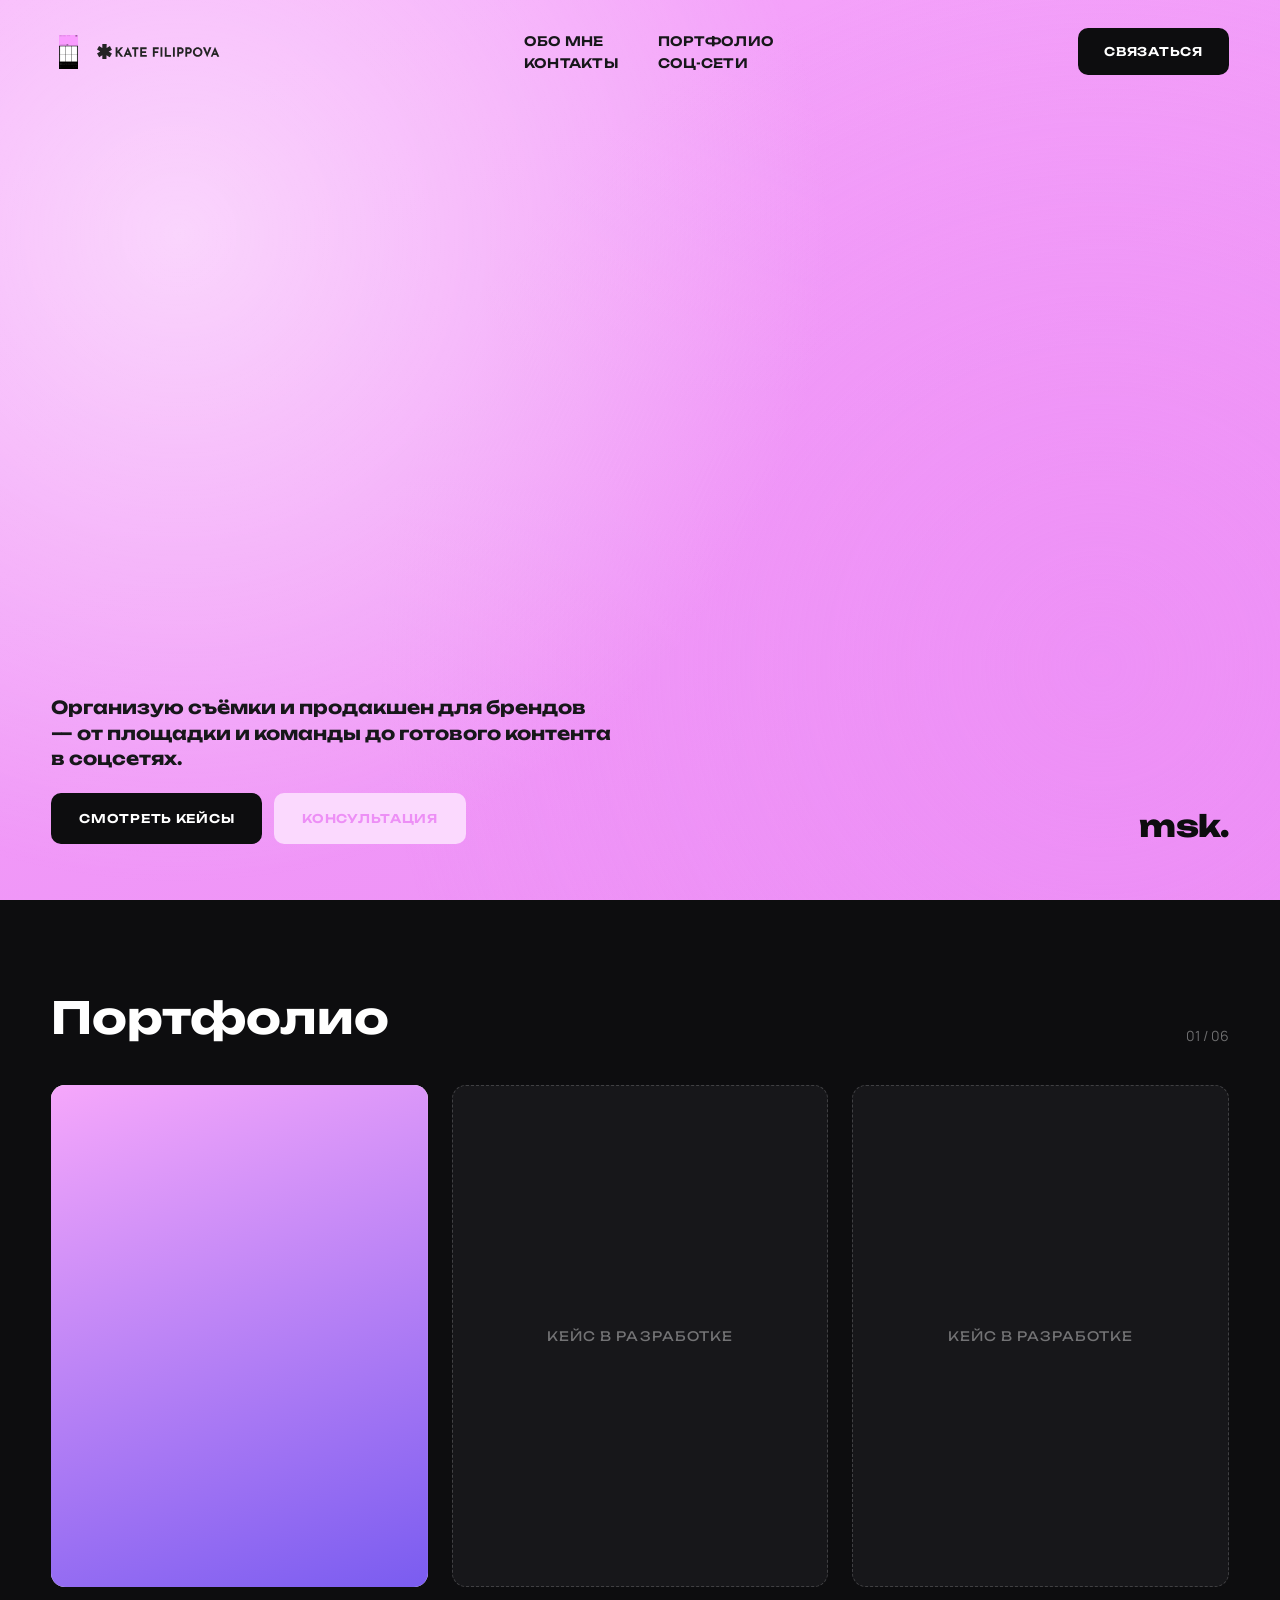
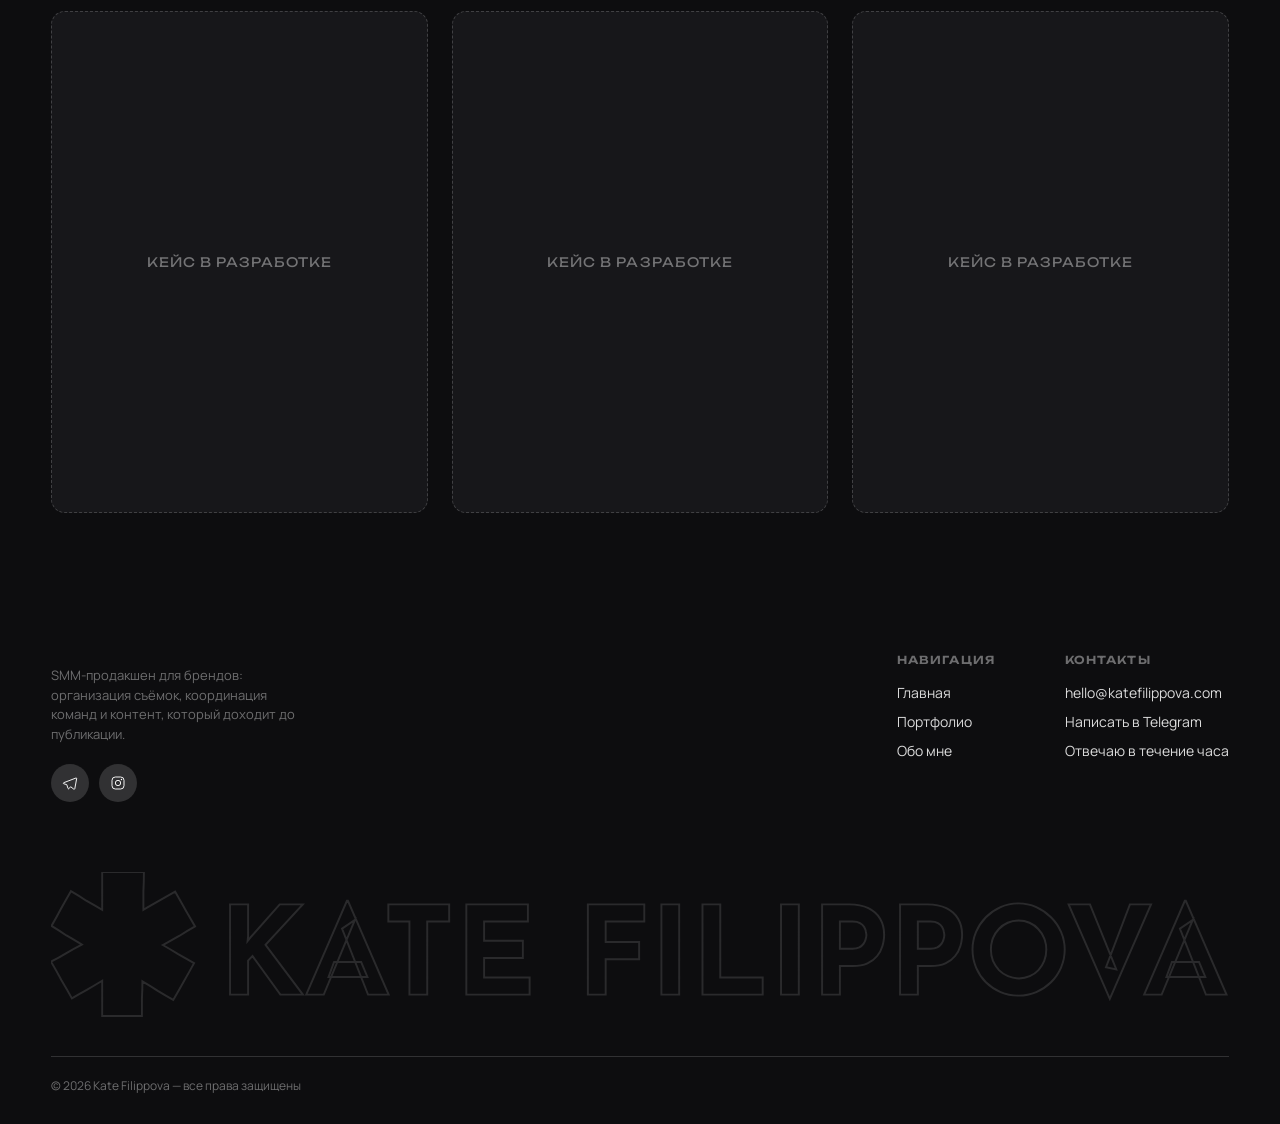
==== index.html @ d9143656 "Initial site: hero, cases grid, footer, first case page" ====
<!DOCTYPE html>
<html lang="ru">
<head>
<meta charset="UTF-8">
<meta name="viewport" content="width=device-width, initial-scale=1.0">
<title>Kate Filippova — SMM & Production</title>
<meta name="description" content="Организация продакшена и SMM-контента для брендов: от идеи и площадки до готовых материалов в соцсетях.">
<link rel="icon" href="assets/logo-mark.png">
<link rel="stylesheet" href="styles.css">
</head>
<body>

<!-- ============ PRELOADER ============
     Placeholder animation — swap markup/keyframes once
     the final preloader design is sent. -->
<div class="preloader" id="preloader">
  <div class="preloader__mark">
    <img src="assets/logo-mark.png" alt="">
  </div>
</div>

<!-- ============ HEADER ============ -->
<header class="header" id="header">
  <a href="index.html" class="logo">
    <span class="logo__mark"><img src="assets/logo-mark.png" alt=""></span>
    <span class="logo__word">
      <svg viewBox="0 0 605 79" xmlns="http://www.w3.org/2000/svg">
        <path d="M26.2828 55.8881C23.731 57.4406 21.0943 58.993 18.3724 60.5455C15.8207 61.9254 13.269 63.3916 10.7172 64.9441C9.01609 61.8392 7.22989 58.7343 5.35862 55.6294C3.65747 52.352 1.87126 49.1608 0 46.0559C2.72184 44.676 5.35862 43.2098 7.91035 41.6573C10.4621 40.1049 13.0988 38.6387 15.8207 37.2587C13.269 35.7063 10.6322 34.1538 7.91035 32.6014C5.35862 30.8765 2.8069 29.2378 0.255172 27.6853C1.95632 24.7529 3.57241 21.8205 5.10345 18.8881C6.8046 15.7832 8.50575 12.7646 10.2069 9.83216C12.9287 11.3846 15.5655 13.0233 18.1172 14.7482C20.8391 16.3007 23.5609 17.8531 26.2828 19.4056V0H47.7172C47.7172 3.27739 47.6322 6.55478 47.4621 9.83216C47.4621 12.9371 47.4621 16.1282 47.4621 19.4056C50.1839 17.8531 52.9057 16.3007 55.6276 14.7482C58.3494 13.1958 61.0713 11.6434 63.7931 10.0909C65.4943 13.0233 67.1954 16.042 68.8966 19.1469C70.5977 22.0793 72.2988 25.0117 74 27.9441C71.2782 29.4965 68.5563 31.1352 65.8345 32.8601C63.1126 34.4126 60.3057 35.965 57.4138 37.5175C60.1356 39.0699 62.7724 40.6224 65.3241 42.1748C68.046 43.7273 70.7678 45.2797 73.4897 46.8322C71.7885 49.9371 70.0023 53.1282 68.131 56.4056C66.4299 59.5105 64.6437 62.6154 62.7724 65.7203C60.0506 64.1678 57.4138 62.6154 54.8621 61.0629C52.3103 59.338 49.6736 57.6993 46.9517 56.1469C46.9517 59.0793 46.8667 62.0979 46.6966 65.2028C46.6966 68.1352 46.6966 71.0676 46.6966 74H26.2828V55.8881Z" fill="#242424"/>
        <path d="M101.246 33.138L100.994 35.469L102.38 33.705L117.5 16.632H129.344L110.192 37.422L129.407 63H117.815L103.514 43.218L101.246 45.486V63H91.985V16.632H101.246V33.138ZM131.114 63L152.03 14.805H152.534L173.45 63H162.866L149.51 29.106L156.125 24.57L140.123 63H131.114ZM145.415 46.242H159.338L162.551 53.928H142.58L145.415 46.242ZM173.307 16.632H204.555V25.452H193.278V63H184.143V25.452H173.307V16.632ZM213.371 16.632H244.997V25.452H222.506V35.343H242.414V44.163H222.506V54.18H245.879V63H213.371V16.632ZM275.817 16.632H304.797V25.452H284.952V35.973H302.151V44.793H284.952V63H275.817V16.632ZM313.592 16.632H322.727V63H313.592V16.632ZM334.695 16.632H343.83V54.18H365.628V63H334.695V16.632ZM375.054 16.632H384.189V63H375.054V16.632ZM410.206 16.632C414.028 16.632 417.262 17.283 419.908 18.585C422.554 19.845 424.57 21.651 425.956 24.003C427.342 26.313 428.035 29.064 428.035 32.256C428.035 34.146 427.741 36.057 427.153 37.989C426.607 39.879 425.704 41.601 424.444 43.155C423.226 44.709 421.567 45.969 419.467 46.935C417.409 47.859 414.868 48.321 411.844 48.321H405.292V63H396.157V16.632H410.206ZM411.781 39.438C413.167 39.438 414.322 39.207 415.246 38.745C416.17 38.241 416.884 37.632 417.388 36.918C417.934 36.162 418.312 35.385 418.522 34.587C418.774 33.789 418.9 33.096 418.9 32.508C418.9 32.046 418.816 31.437 418.648 30.681C418.522 29.883 418.228 29.085 417.766 28.287C417.304 27.489 416.59 26.817 415.624 26.271C414.7 25.725 413.44 25.452 411.844 25.452H405.292V39.438H411.781ZM450.258 16.632C454.08 16.632 457.314 17.283 459.96 18.585C462.606 19.845 464.622 21.651 466.008 24.003C467.394 26.313 468.087 29.064 468.087 32.256C468.087 34.146 467.793 36.057 467.205 37.989C466.659 39.879 465.756 41.601 464.496 43.155C463.278 44.709 461.619 45.969 459.519 46.935C457.461 47.859 454.92 48.321 451.896 48.321H445.344V63H436.209V16.632H450.258ZM451.833 39.438C453.219 39.438 454.374 39.207 455.298 38.745C456.222 38.241 456.936 37.632 457.44 36.918C457.986 36.162 458.364 35.385 458.574 34.587C458.826 33.789 458.952 33.096 458.952 32.508C458.952 32.046 458.868 31.437 458.7 30.681C458.574 29.883 458.28 29.085 457.818 28.287C457.356 27.489 456.642 26.817 455.676 26.271C454.752 25.725 453.492 25.452 451.896 25.452H445.344V39.438H451.833ZM473.425 39.879C473.425 36.687 474.034 33.663 475.252 30.807C476.47 27.951 478.15 25.431 480.292 23.247C482.476 21.021 484.996 19.278 487.852 18.018C490.708 16.758 493.774 16.128 497.05 16.128C500.284 16.128 503.329 16.758 506.185 18.018C509.041 19.278 511.561 21.021 513.745 23.247C515.971 25.431 517.693 27.951 518.911 30.807C520.171 33.663 520.801 36.687 520.801 39.879C520.801 43.155 520.171 46.221 518.911 49.077C517.693 51.933 515.971 54.453 513.745 56.637C511.561 58.779 509.041 60.459 506.185 61.677C503.329 62.895 500.284 63.504 497.05 63.504C493.774 63.504 490.708 62.895 487.852 61.677C484.996 60.459 482.476 58.779 480.292 56.637C478.15 54.453 476.47 51.933 475.252 49.077C474.034 46.221 473.425 43.155 473.425 39.879ZM482.875 39.879C482.875 41.937 483.232 43.869 483.946 45.675C484.702 47.439 485.731 49.014 487.033 50.4C488.377 51.744 489.91 52.794 491.632 53.55C493.396 54.306 495.307 54.684 497.365 54.684C499.339 54.684 501.166 54.306 502.846 53.55C504.568 52.794 506.059 51.744 507.319 50.4C508.579 49.014 509.566 47.439 510.28 45.675C510.994 43.869 511.351 41.937 511.351 39.879C511.351 37.779 510.973 35.826 510.217 34.02C509.503 32.214 508.495 30.639 507.193 29.295C505.933 27.909 504.442 26.838 502.72 26.082C500.998 25.326 499.129 24.948 497.113 24.948C495.097 24.948 493.228 25.326 491.506 26.082C489.784 26.838 488.272 27.909 486.97 29.295C485.668 30.639 484.66 32.214 483.946 34.02C483.232 35.826 482.875 37.779 482.875 39.879ZM533.764 16.632L547.309 50.022L542.017 48.951L554.302 16.632H565.138L543.97 65.142L522.802 16.632H533.764ZM561.594 63L582.51 14.805H583.014L603.93 63H593.346L579.99 29.106L586.605 24.57L570.603 63H561.594ZM575.895 46.242H589.818L593.031 53.928H573.06L575.895 46.242Z" fill="#242424"/>
      </svg>
    </span>
  </a>

  <nav class="nav">
    <a href="#about">Обо мне</a>
    <a href="#cases">Портфолио</a>
    <a href="#contacts">Контакты</a>
    <a href="#social">Соц-сети</a>
  </nav>

  <button class="header__cta" onclick="location.href='#contacts'">Связаться</button>

  <button class="nav-toggle" id="navToggle" aria-label="Меню">
    <span></span>
  </button>
</header>

<!-- Mobile fullscreen nav -->
<nav class="mobile-nav" id="mobileNav">
  <a href="#about">Обо мне</a>
  <a href="#cases">Портфолио</a>
  <a href="#contacts">Контакты</a>
  <a href="#social">Соц-сети</a>
</nav>

<!-- ============ HERO ============ -->
<section class="hero" id="hero">
  <div class="hero__video-wrap">
    <div class="hero__ambient"></div>
    <!-- Replace src once the final looping clip is ready.
         Until then this stays empty and the ambient gradient above shows through. -->
    <video autoplay muted loop playsinline>
      <source src="assets/hero-loop.mp4" type="video/mp4">
    </video>
  </div>

  <div class="hero__content">
    <div class="hero__copy">
      <p class="hero__title">
        <span>Организую съёмки и продакшен для брендов — от площадки и команды до готового контента в соцсетях.</span>
      </p>
      <div class="hero__actions">
        <a href="#cases" class="btn btn--primary">Смотреть кейсы</a>
        <a href="#contacts" class="btn btn--ghost">Консультация</a>
      </div>
    </div>
    <div class="hero__loc">msk.</div>
  </div>
</section>

<!-- ============ CASES ============ -->
<section class="cases" id="cases">
  <div class="cases__head reveal">
    <h2>Портфолио</h2>
    <span class="cases__count">01 / 06</span>
  </div>

  <div class="cases__grid">

    <a href="cases/running-religion.html" class="case-card">
      <div class="case-card__media" style="background-image: linear-gradient(160deg,#F6A7FB,#7A5CF0);"></div>
      <div class="case-card__overlay"></div>
      <div class="case-card__label">
        <span class="tag">Продакшен · Событие</span>
        <span class="title">Running Religion × Winline</span>
      </div>
    </a>

    <div class="case-card case-card--placeholder">
      <span class="placeholder-text">Кейс в разработке</span>
    </div>

    <div class="case-card case-card--placeholder">
      <span class="placeholder-text">Кейс в разработке</span>
    </div>

    <div class="case-card case-card--placeholder">
      <span class="placeholder-text">Кейс в разработке</span>
    </div>

    <div class="case-card case-card--placeholder">
      <span class="placeholder-text">Кейс в разработке</span>
    </div>

    <div class="case-card case-card--placeholder">
      <span class="placeholder-text">Кейс в разработке</span>
    </div>

  </div>
</section>

<!-- ============ FOOTER ============ -->
<footer class="footer" id="contacts">
  <div class="footer__top">
    <div>
      <p class="footer__tagline">SMM-продакшен для брендов: организация съёмок, координация команд и контент, который доходит до публикации.</p>
      <div class="footer__social" id="social">
        <a href="https://t.me/+79067042281" aria-label="Telegram" target="_blank" rel="noopener">
          <svg viewBox="0 0 24 24" fill="none" xmlns="http://www.w3.org/2000/svg"><path d="M21 4.5L2.5 11.6c-.7.3-.7 1.3.1 1.5l4.6 1.4 1.8 5.7c.2.6 1 .8 1.4.3l2.5-2.9 4.8 3.6c.6.4 1.4.1 1.5-.6L22 5.4c.2-.7-.5-1.2-1-.9z" stroke="white" stroke-width="1.4" stroke-linejoin="round"/></svg>
        </a>
        <a href="#" aria-label="Instagram" target="_blank" rel="noopener">
          <svg viewBox="0 0 24 24" fill="none" xmlns="http://www.w3.org/2000/svg"><rect x="3" y="3" width="18" height="18" rx="5" stroke="white" stroke-width="1.4"/><circle cx="12" cy="12" r="4" stroke="white" stroke-width="1.4"/><circle cx="17.2" cy="6.8" r="1.1" fill="white"/></svg>
        </a>
      </div>
    </div>

    <div class="footer__columns">
      <div class="footer__col">
        <h4>Навигация</h4>
        <a href="#hero">Главная</a>
        <a href="#cases">Портфолио</a>
        <a href="#about">Обо мне</a>
      </div>
      <div class="footer__col">
        <h4>Контакты</h4>
        <a href="mailto:hello@katefilippova.com">hello@katefilippova.com</a>
        <a href="https://t.me/+79067042281" target="_blank" rel="noopener">Написать в Telegram</a>
        <p>Отвечаю в течение часа</p>
      </div>
    </div>
  </div>

  <div class="footer__wordmark">
    <svg viewBox="0 0 605 79" xmlns="http://www.w3.org/2000/svg">
      <path d="M26.2828 55.8881C23.731 57.4406 21.0943 58.993 18.3724 60.5455C15.8207 61.9254 13.269 63.3916 10.7172 64.9441C9.01609 61.8392 7.22989 58.7343 5.35862 55.6294C3.65747 52.352 1.87126 49.1608 0 46.0559C2.72184 44.676 5.35862 43.2098 7.91035 41.6573C10.4621 40.1049 13.0988 38.6387 15.8207 37.2587C13.269 35.7063 10.6322 34.1538 7.91035 32.6014C5.35862 30.8765 2.8069 29.2378 0.255172 27.6853C1.95632 24.7529 3.57241 21.8205 5.10345 18.8881C6.8046 15.7832 8.50575 12.7646 10.2069 9.83216C12.9287 11.3846 15.5655 13.0233 18.1172 14.7482C20.8391 16.3007 23.5609 17.8531 26.2828 19.4056V0H47.7172C47.7172 3.27739 47.6322 6.55478 47.4621 9.83216C47.4621 12.9371 47.4621 16.1282 47.4621 19.4056C50.1839 17.8531 52.9057 16.3007 55.6276 14.7482C58.3494 13.1958 61.0713 11.6434 63.7931 10.0909C65.4943 13.0233 67.1954 16.042 68.8966 19.1469C70.5977 22.0793 72.2988 25.0117 74 27.9441C71.2782 29.4965 68.5563 31.1352 65.8345 32.8601C63.1126 34.4126 60.3057 35.965 57.4138 37.5175C60.1356 39.0699 62.7724 40.6224 65.3241 42.1748C68.046 43.7273 70.7678 45.2797 73.4897 46.8322C71.7885 49.9371 70.0023 53.1282 68.131 56.4056C66.4299 59.5105 64.6437 62.6154 62.7724 65.7203C60.0506 64.1678 57.4138 62.6154 54.8621 61.0629C52.3103 59.338 49.6736 57.6993 46.9517 56.1469C46.9517 59.0793 46.8667 62.0979 46.6966 65.2028C46.6966 68.1352 46.6966 71.0676 46.6966 74H26.2828V55.8881Z"/>
      <path d="M101.246 33.138L100.994 35.469L102.38 33.705L117.5 16.632H129.344L110.192 37.422L129.407 63H117.815L103.514 43.218L101.246 45.486V63H91.985V16.632H101.246V33.138ZM131.114 63L152.03 14.805H152.534L173.45 63H162.866L149.51 29.106L156.125 24.57L140.123 63H131.114ZM145.415 46.242H159.338L162.551 53.928H142.58L145.415 46.242ZM173.307 16.632H204.555V25.452H193.278V63H184.143V25.452H173.307V16.632ZM213.371 16.632H244.997V25.452H222.506V35.343H242.414V44.163H222.506V54.18H245.879V63H213.371V16.632ZM275.817 16.632H304.797V25.452H284.952V35.973H302.151V44.793H284.952V63H275.817V16.632ZM313.592 16.632H322.727V63H313.592V16.632ZM334.695 16.632H343.83V54.18H365.628V63H334.695V16.632ZM375.054 16.632H384.189V63H375.054V16.632ZM410.206 16.632C414.028 16.632 417.262 17.283 419.908 18.585C422.554 19.845 424.57 21.651 425.956 24.003C427.342 26.313 428.035 29.064 428.035 32.256C428.035 34.146 427.741 36.057 427.153 37.989C426.607 39.879 425.704 41.601 424.444 43.155C423.226 44.709 421.567 45.969 419.467 46.935C417.409 47.859 414.868 48.321 411.844 48.321H405.292V63H396.157V16.632H410.206ZM411.781 39.438C413.167 39.438 414.322 39.207 415.246 38.745C416.17 38.241 416.884 37.632 417.388 36.918C417.934 36.162 418.312 35.385 418.522 34.587C418.774 33.789 418.9 33.096 418.9 32.508C418.9 32.046 418.816 31.437 418.648 30.681C418.522 29.883 418.228 29.085 417.766 28.287C417.304 27.489 416.59 26.817 415.624 26.271C414.7 25.725 413.44 25.452 411.844 25.452H405.292V39.438H411.781ZM450.258 16.632C454.08 16.632 457.314 17.283 459.96 18.585C462.606 19.845 464.622 21.651 466.008 24.003C467.394 26.313 468.087 29.064 468.087 32.256C468.087 34.146 467.793 36.057 467.205 37.989C466.659 39.879 465.756 41.601 464.496 43.155C463.278 44.709 461.619 45.969 459.519 46.935C457.461 47.859 454.92 48.321 451.896 48.321H445.344V63H436.209V16.632H450.258ZM451.833 39.438C453.219 39.438 454.374 39.207 455.298 38.745C456.222 38.241 456.936 37.632 457.44 36.918C457.986 36.162 458.364 35.385 458.574 34.587C458.826 33.789 458.952 33.096 458.952 32.508C458.952 32.046 458.868 31.437 458.7 30.681C458.574 29.883 458.28 29.085 457.818 28.287C457.356 27.489 456.642 26.817 455.676 26.271C454.752 25.725 453.492 25.452 451.896 25.452H445.344V39.438H451.833ZM473.425 39.879C473.425 36.687 474.034 33.663 475.252 30.807C476.47 27.951 478.15 25.431 480.292 23.247C482.476 21.021 484.996 19.278 487.852 18.018C490.708 16.758 493.774 16.128 497.05 16.128C500.284 16.128 503.329 16.758 506.185 18.018C509.041 19.278 511.561 21.021 513.745 23.247C515.971 25.431 517.693 27.951 518.911 30.807C520.171 33.663 520.801 36.687 520.801 39.879C520.801 43.155 520.171 46.221 518.911 49.077C517.693 51.933 515.971 54.453 513.745 56.637C511.561 58.779 509.041 60.459 506.185 61.677C503.329 62.895 500.284 63.504 497.05 63.504C493.774 63.504 490.708 62.895 487.852 61.677C484.996 60.459 482.476 58.779 480.292 56.637C478.15 54.453 476.47 51.933 475.252 49.077C474.034 46.221 473.425 43.155 473.425 39.879ZM482.875 39.879C482.875 41.937 483.232 43.869 483.946 45.675C484.702 47.439 485.731 49.014 487.033 50.4C488.377 51.744 489.91 52.794 491.632 53.55C493.396 54.306 495.307 54.684 497.365 54.684C499.339 54.684 501.166 54.306 502.846 53.55C504.568 52.794 506.059 51.744 507.319 50.4C508.579 49.014 509.566 47.439 510.28 45.675C510.994 43.869 511.351 41.937 511.351 39.879C511.351 37.779 510.973 35.826 510.217 34.02C509.503 32.214 508.495 30.639 507.193 29.295C505.933 27.909 504.442 26.838 502.72 26.082C500.998 25.326 499.129 24.948 497.113 24.948C495.097 24.948 493.228 25.326 491.506 26.082C489.784 26.838 488.272 27.909 486.97 29.295C485.668 30.639 484.66 32.214 483.946 34.02C483.232 35.826 482.875 37.779 482.875 39.879ZM533.764 16.632L547.309 50.022L542.017 48.951L554.302 16.632H565.138L543.97 65.142L522.802 16.632H533.764ZM561.594 63L582.51 14.805H583.014L603.93 63H593.346L579.99 29.106L586.605 24.57L570.603 63H561.594ZM575.895 46.242H589.818L593.031 53.928H573.06L575.895 46.242Z"/>
    </svg>
  </div>

  <div class="footer__bottom">
    © 2026 Kate Filippova — все права защищены
  </div>
</footer>

<script src="script.js"></script>
</body>
</html>
---- styles.css ----
/* ==========================================================================
   Kate Filippova — portfolio site
   ========================================================================== */

@import url('https://fonts.googleapis.com/css2?family=Unbounded:wght@400;500;600;700;800;900&family=Manrope:wght@400;500;600;700&display=swap');

:root{
  --pink: #F6A7FB;
  --pink-deep: #ED8FF6;
  --pink-soft: #FBD9FE;
  --black: #0D0D0F;
  --black-soft: #17171A;
  --white: #FFFFFF;
  --ink: #17171A;
  --ink-60: rgba(23,23,26,0.6);
  --white-40: rgba(255,255,255,0.4);
  --white-15: rgba(255,255,255,0.15);

  --font-display: 'Unbounded', sans-serif;
  --font-body: 'Manrope', sans-serif;

  --container: 1440px;
  --pad: clamp(20px, 4vw, 60px);

  --ease: cubic-bezier(.16,.84,.44,1);
}

*{ box-sizing: border-box; }

html{ scroll-behavior: smooth; }

body{
  margin: 0;
  background: var(--black);
  color: var(--ink);
  font-family: var(--font-body);
  -webkit-font-smoothing: antialiased;
  overflow-x: hidden;
}

body.lock{ overflow: hidden; height: 100vh; }

img{ max-width: 100%; display: block; }
a{ color: inherit; text-decoration: none; }
button{ font-family: inherit; cursor: pointer; }

.eyebrow{
  font-family: var(--font-display);
  font-size: 12px;
  letter-spacing: 0.14em;
  text-transform: uppercase;
  font-weight: 600;
}

/* ---------------------------------------------------------------------- */
/* Preloader                                                               */
/* ---------------------------------------------------------------------- */

.preloader{
  position: fixed;
  inset: 0;
  z-index: 999;
  background: var(--black);
  display: flex;
  align-items: center;
  justify-content: center;
  transition: opacity .7s var(--ease), visibility .7s var(--ease);
}

.preloader__mark{
  width: 64px;
  height: 64px;
  animation: preloader-spin 1.4s var(--ease) infinite;
}

.preloader__mark img{ width: 100%; height: 100%; object-fit: contain; }

@keyframes preloader-spin{
  0%{ transform: rotate(0deg) scale(0.85); opacity:.5; }
  50%{ transform: rotate(180deg) scale(1); opacity: 1; }
  100%{ transform: rotate(360deg) scale(0.85); opacity:.5; }
}

.preloader.is-hidden{
  opacity: 0;
  visibility: hidden;
  pointer-events: none;
}

/* NOTE: this is a placeholder preloader animation.
   Replace .preloader__mark markup / keyframes once the final
   preloader design is provided. */

/* ---------------------------------------------------------------------- */
/* Header                                                                  */
/* ---------------------------------------------------------------------- */

.header{
  position: fixed;
  top: 0; left: 0; right: 0;
  z-index: 100;
  display: flex;
  align-items: center;
  justify-content: space-between;
  padding: 28px var(--pad);
  transition: background .4s var(--ease), padding .4s var(--ease);
}

.header.is-scrolled{
  background: var(--pink);
  padding-top: 16px;
  padding-bottom: 16px;
  box-shadow: 0 1px 0 rgba(0,0,0,0.06);
}

.logo{
  display: flex;
  align-items: center;
  gap: 12px;
  font-family: var(--font-display);
}

.logo__mark{ width: 34px; height: 34px; flex-shrink: 0; }
.logo__mark img{ width: 100%; height: 100%; object-fit: contain; }
.logo__word{ height: 16px; width: auto; }
.logo__word svg{ height: 100%; width: auto; display:block; }

.nav{
  display: grid;
  grid-template-columns: repeat(2, auto);
  gap: 2px 40px;
  font-family: var(--font-display);
  font-size: 13px;
  font-weight: 600;
  letter-spacing: 0.02em;
  text-transform: uppercase;
}

.nav a{
  position: relative;
  display: inline-block;
  padding: 2px 0;
}

.nav a::after{
  content:'';
  position: absolute;
  left: 0; bottom: -1px;
  width: 100%; height: 1.5px;
  background: currentColor;
  transform: scaleX(0);
  transform-origin: right;
  transition: transform .35s var(--ease);
}

.nav a:hover::after{ transform: scaleX(1); transform-origin: left; }

.header__cta{
  background: var(--black);
  color: var(--white);
  font-family: var(--font-display);
  font-size: 12px;
  font-weight: 600;
  letter-spacing: 0.06em;
  text-transform: uppercase;
  padding: 16px 26px;
  border-radius: 10px;
  border: none;
  transition: transform .3s var(--ease), background .3s var(--ease);
}

.header__cta:hover{ transform: translateY(-2px); background: #2b2b2f; }

.nav-toggle{
  display: none;
  width: 44px; height: 44px;
  border: none;
  background: var(--black);
  border-radius: 10px;
  position: relative;
}

.nav-toggle span,
.nav-toggle span::before,
.nav-toggle span::after{
  content:'';
  position: absolute;
  left: 12px; right: 12px;
  height: 1.5px;
  background: var(--white);
  transition: transform .3s var(--ease), opacity .3s var(--ease);
}
.nav-toggle span{ top: 21px; }
.nav-toggle span::before{ top: -7px; }
.nav-toggle span::after{ top: 7px; }

.nav-toggle.is-open span{ background: transparent; }
.nav-toggle.is-open span::before{ transform: translateY(7px) rotate(45deg); }
.nav-toggle.is-open span::after{ transform: translateY(-7px) rotate(-45deg); }

.mobile-nav{
  position: fixed;
  inset: 0;
  z-index: 90;
  background: var(--pink);
  display: flex;
  flex-direction: column;
  align-items: flex-start;
  justify-content: center;
  gap: 22px;
  padding: 0 var(--pad);
  transform: translateY(-100%);
  transition: transform .5s var(--ease);
}

.mobile-nav.is-open{ transform: translateY(0); }

.mobile-nav a{
  font-family: var(--font-display);
  font-size: 34px;
  font-weight: 700;
  text-transform: uppercase;
}

/* ---------------------------------------------------------------------- */
/* Hero                                                                    */
/* ---------------------------------------------------------------------- */

.hero{
  position: relative;
  min-height: 100vh;
  background: linear-gradient(160deg, var(--pink) 0%, var(--pink-deep) 100%);
  overflow: hidden;
  display: flex;
  flex-direction: column;
  justify-content: flex-end;
}

.hero__video-wrap{
  position: absolute;
  inset: 0;
  z-index: 0;
}

.hero__video-wrap video{
  width: 100%;
  height: 100%;
  object-fit: cover;
  opacity: 0.55;
  mix-blend-mode: multiply;
}

/* Fallback ambient motion shown behind/instead of the video
   until the final loop is supplied */
.hero__ambient{
  position: absolute;
  inset: -10%;
  background:
    radial-gradient(circle at 20% 30%, rgba(255,255,255,0.55), transparent 45%),
    radial-gradient(circle at 80% 70%, rgba(237,143,246,0.6), transparent 50%);
  animation: ambient-drift 14s ease-in-out infinite alternate;
}

@keyframes ambient-drift{
  0%{ transform: translate(0,0) scale(1); }
  100%{ transform: translate(-3%, 2%) scale(1.06); }
}

.hero__content{
  position: relative;
  z-index: 2;
  display: flex;
  align-items: flex-end;
  justify-content: space-between;
  gap: 40px;
  padding: 0 var(--pad) 56px;
  flex-wrap: wrap;
}

.hero__copy{
  max-width: 560px;
}

.hero__title{
  font-family: var(--font-display);
  font-weight: 700;
  font-size: clamp(15px, 1.6vw, 18px);
  line-height: 1.4;
  margin: 0 0 22px;
  overflow: hidden;
}

.hero__title span{
  display: inline-block;
  transform: translateY(110%);
}

.hero__actions{
  display: flex;
  gap: 12px;
  flex-wrap: wrap;
}

.btn{
  font-family: var(--font-display);
  font-size: 12px;
  font-weight: 600;
  letter-spacing: 0.06em;
  text-transform: uppercase;
  padding: 18px 28px;
  border-radius: 10px;
  border: none;
  display: inline-block;
  transition: transform .3s var(--ease), background .3s var(--ease), color .3s var(--ease);
}

.btn--primary{ background: var(--black); color: var(--white); }
.btn--primary:hover{ transform: translateY(-2px); background: #2b2b2f; }

.btn--ghost{ background: var(--pink-soft); color: var(--pink-deep); }
.btn--ghost:hover{ transform: translateY(-2px); background: var(--white); }

.hero__loc{
  font-family: var(--font-display);
  font-size: 30px;
  font-weight: 800;
  color: var(--black);
  letter-spacing: -0.02em;
}

/* ---------------------------------------------------------------------- */
/* Cases                                                                   */
/* ---------------------------------------------------------------------- */

.cases{
  background: var(--black);
  padding: 90px var(--pad) 40px;
}

.cases__head{
  display: flex;
  justify-content: space-between;
  align-items: flex-end;
  gap: 20px;
  margin-bottom: 40px;
  color: var(--white);
}

.cases__head h2{
  font-family: var(--font-display);
  font-size: clamp(28px, 4vw, 44px);
  font-weight: 700;
  margin: 0;
}

.cases__count{
  font-family: var(--font-body);
  color: var(--white-40);
  font-size: 14px;
}

.cases__grid{
  display: grid;
  grid-template-columns: repeat(3, 1fr);
  gap: 24px;
}

.case-card{
  position: relative;
  aspect-ratio: 3/4;
  border-radius: 14px;
  overflow: hidden;
  background: var(--white);
  opacity: 0;
  transform: translateY(28px);
  transition: transform .6s var(--ease), opacity .6s var(--ease), box-shadow .4s var(--ease);
}

.case-card.is-visible{ opacity: 1; transform: translateY(0); }

.case-card:hover{
  box-shadow: 0 24px 60px rgba(0,0,0,0.35);
}

.case-card__media{
  position: absolute;
  inset: 0;
  background-size: cover;
  background-position: center;
  transition: transform .6s var(--ease);
}

.case-card:hover .case-card__media{ transform: scale(1.06); }

.case-card__overlay{
  position: absolute;
  inset: 0;
  background: linear-gradient(180deg, rgba(0,0,0,0) 40%, rgba(0,0,0,0.75) 100%);
  opacity: 0;
  transition: opacity .4s var(--ease);
}

.case-card:hover .case-card__overlay{ opacity: 1; }

.case-card__label{
  position: absolute;
  left: 20px; right: 20px; bottom: 20px;
  color: var(--white);
  transform: translateY(10px);
  opacity: 0;
  transition: transform .4s var(--ease), opacity .4s var(--ease);
}

.case-card:hover .case-card__label{ transform: translateY(0); opacity: 1; }

.case-card__label .tag{
  font-family: var(--font-display);
  font-size: 10px;
  letter-spacing: 0.1em;
  text-transform: uppercase;
  color: var(--pink);
  display: block;
  margin-bottom: 6px;
}

.case-card__label .title{
  font-family: var(--font-display);
  font-size: 17px;
  font-weight: 600;
}

.case-card--placeholder{
  background: var(--black-soft);
  border: 1.5px dashed rgba(255,255,255,0.18);
  display: flex;
  align-items: center;
  justify-content: center;
  cursor: default;
}

.case-card--placeholder .placeholder-text{
  font-family: var(--font-display);
  font-size: 13px;
  color: var(--white-40);
  text-transform: uppercase;
  letter-spacing: 0.08em;
  text-align: center;
  padding: 0 20px;
}

@media (max-width: 900px){
  .cases__grid{ grid-template-columns: repeat(2, 1fr); }
}

@media (max-width: 620px){
  .cases__grid{ grid-template-columns: 1fr; }
  .case-card{ aspect-ratio: 4/5; }
}

/* ---------------------------------------------------------------------- */
/* Footer                                                                  */
/* ---------------------------------------------------------------------- */

.footer{
  position: relative;
  background: var(--black);
  color: var(--white);
  padding: 100px var(--pad) 30px;
  overflow: hidden;
}

.footer__top{
  display: flex;
  justify-content: space-between;
  align-items: flex-start;
  gap: 40px;
  flex-wrap: wrap;
  position: relative;
  z-index: 2;
}

.footer__tagline{
  max-width: 260px;
  font-size: 13px;
  line-height: 1.5;
  color: var(--white-40);
}

.footer__social{
  display: flex;
  gap: 10px;
  margin-top: 20px;
}

.footer__social a{
  width: 38px; height: 38px;
  border-radius: 50%;
  background: var(--white-15);
  display: flex;
  align-items: center;
  justify-content: center;
  transition: background .3s var(--ease), transform .3s var(--ease);
}

.footer__social a:hover{ background: var(--pink); transform: translateY(-3px); }
.footer__social svg{ width: 16px; height: 16px; }

.footer__columns{
  display: flex;
  gap: 70px;
  flex-wrap: wrap;
}

.footer__col h4{
  font-family: var(--font-display);
  font-size: 11px;
  letter-spacing: 0.1em;
  text-transform: uppercase;
  color: var(--white-40);
  margin: 0 0 16px;
  font-weight: 600;
}

.footer__col a,
.footer__col p{
  display: block;
  font-size: 14px;
  margin: 0 0 10px;
  color: var(--white);
  opacity: 0.85;
  transition: opacity .3s var(--ease);
}

.footer__col a:hover{ opacity: 1; }

.footer__wordmark{
  margin-top: 70px;
  line-height: 0.75;
  position: relative;
  z-index: 1;
}

.footer__wordmark svg{
  width: 100%;
  height: auto;
  display: block;
  fill: none;
  stroke: rgba(255,255,255,0.12);
  stroke-width: 1;
}

.footer__bottom{
  position: relative;
  z-index: 2;
  margin-top: 30px;
  padding-top: 20px;
  border-top: 1px solid var(--white-15);
  font-size: 12px;
  color: var(--white-40);
}

@media (max-width: 720px){
  .footer__top{ flex-direction: column; }
  .footer__columns{ gap: 40px; }
}

/* ---------------------------------------------------------------------- */
/* Reveal utility                                                          */
/* ---------------------------------------------------------------------- */

.reveal{
  opacity: 0;
  transform: translateY(24px);
  transition: transform .7s var(--ease), opacity .7s var(--ease);
}
.reveal.is-visible{ opacity: 1; transform: translateY(0); }

@media (max-width: 860px){
  .nav{ display: none; }
  .header__cta{ display: none; }
  .nav-toggle{ display: block; }
}

/* ---------------------------------------------------------------------- */
/* Case detail page                                                        */
/* ---------------------------------------------------------------------- */

.case-hero{
  position: relative;
  min-height: 70vh;
  background: linear-gradient(160deg,#F6A7FB,#7A5CF0);
  display: flex;
  flex-direction: column;
  justify-content: flex-end;
  padding: 120px var(--pad) 60px;
  color: var(--black);
}

.back-link{
  position: fixed;
  top: 28px; left: var(--pad);
  z-index: 100;
  display: inline-flex;
  align-items: center;
  gap: 8px;
  font-family: var(--font-display);
  font-size: 12px;
  font-weight: 600;
  text-transform: uppercase;
  letter-spacing: 0.06em;
  background: rgba(255,255,255,0.7);
  backdrop-filter: blur(6px);
  padding: 12px 18px;
  border-radius: 30px;
  transition: transform .3s var(--ease), background .3s var(--ease);
}
.back-link:hover{ transform: translateX(-3px); background: #fff; }

.case-hero__tag{
  font-family: var(--font-display);
  font-size: 12px;
  font-weight: 600;
  letter-spacing: 0.1em;
  text-transform: uppercase;
  margin-bottom: 18px;
  opacity: 0.7;
}

.case-hero h1{
  font-family: var(--font-display);
  font-size: clamp(32px, 6vw, 68px);
  font-weight: 700;
  line-height: 1.05;
  max-width: 900px;
  margin: 0 0 24px;
}

.case-hero__stats{
  display: flex;
  gap: 34px;
  flex-wrap: wrap;
}

.case-hero__stats div{
  font-family: var(--font-body);
}

.case-hero__stats b{
  display: block;
  font-family: var(--font-display);
  font-size: 26px;
}

.case-hero__stats span{
  font-size: 12px;
  opacity: 0.65;
}

.case-body{
  background: var(--white);
  padding: 80px var(--pad) 100px;
}

.case-body__inner{
  max-width: 820px;
  margin: 0 auto;
  display: flex;
  flex-direction: column;
  gap: 56px;
}

.case-block h3{
  font-family: var(--font-display);
  font-size: 13px;
  text-transform: uppercase;
  letter-spacing: 0.1em;
  color: var(--pink-deep);
  margin: 0 0 16px;
}

.case-block p{
  font-size: 17px;
  line-height: 1.65;
  margin: 0 0 12px;
  color: var(--ink);
}

.case-block ul{
  margin: 0;
  padding-left: 20px;
}

.case-block li{
  font-size: 17px;
  line-height: 1.65;
  margin-bottom: 10px;
}

.case-proof{
  display: inline-flex;
  align-items: center;
  gap: 8px;
  font-family: var(--font-display);
  font-size: 13px;
  font-weight: 600;
  text-transform: uppercase;
  color: var(--pink-deep);
  border-bottom: 1.5px solid var(--pink-deep);
  padding-bottom: 2px;
  width: fit-content;
}

.case-next{
  background: var(--black);
  padding: 60px var(--pad);
  text-align: center;
}

.case-next a{
  font-family: var(--font-display);
  font-size: clamp(22px, 4vw, 34px);
  font-weight: 700;
  color: var(--white);
  display: inline-block;
  transition: opacity .3s var(--ease);
}
.case-next a:hover{ opacity: 0.7; }

.case-next span{
  display: block;
  font-size: 12px;
  letter-spacing: 0.1em;
  text-transform: uppercase;
  color: var(--white-40);
  margin-bottom: 12px;
  font-family: var(--font-body);
  font-weight: 600;
}

@media (prefers-reduced-motion: reduce){
  *{ animation-duration: 0.001ms !important; animation-iteration-count: 1 !important; transition-duration: 0.001ms !important; }
}
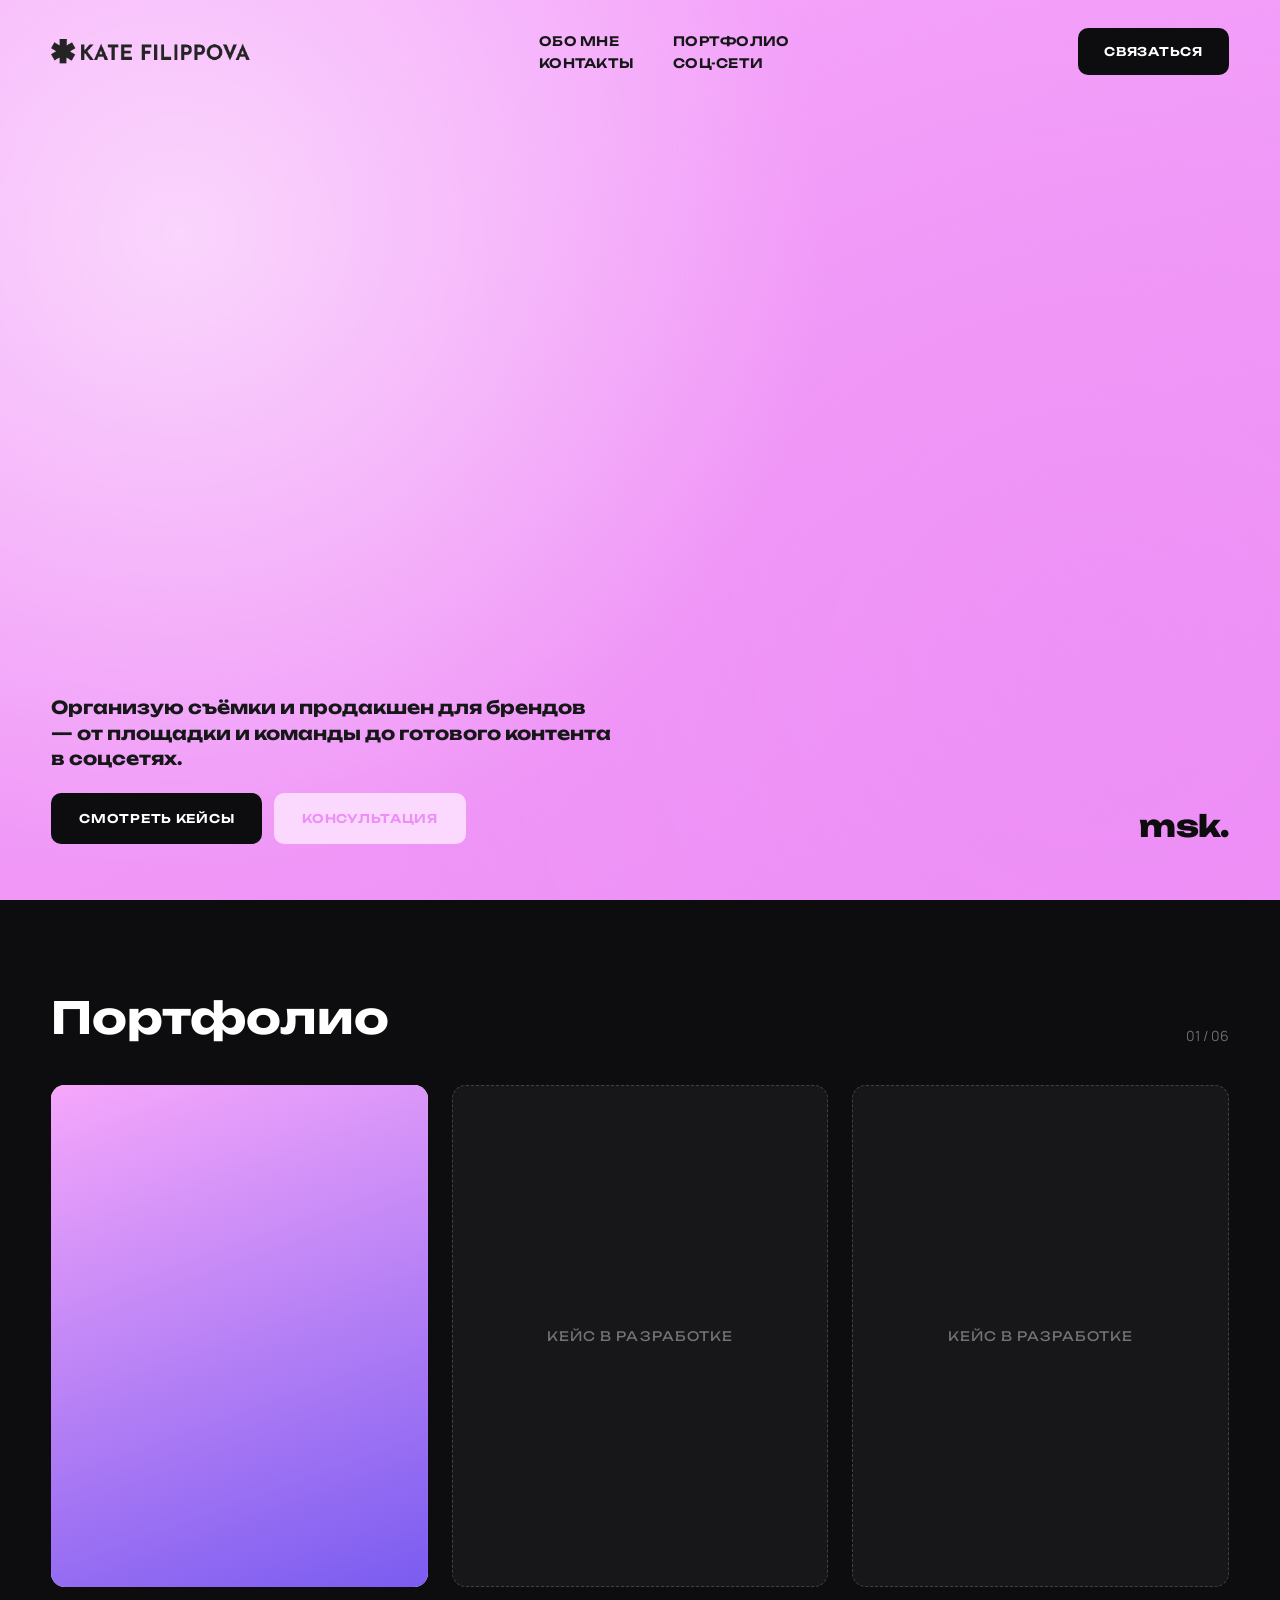
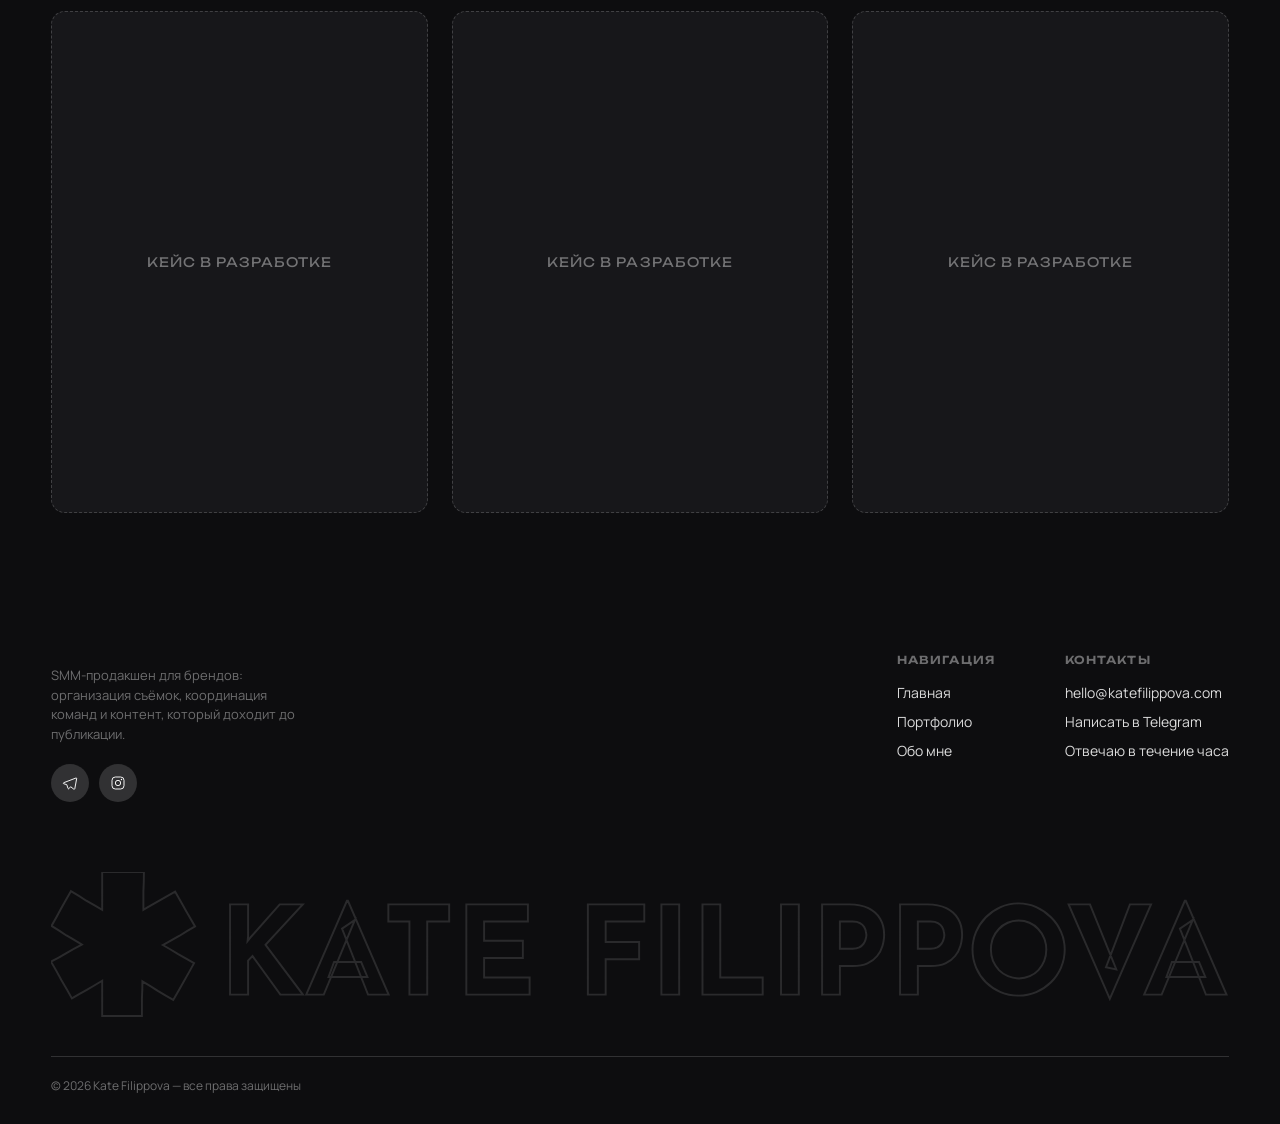
==== commit 0a4efae3: "Use provided logo lockup for header; fix icon crop for favicon/preloader" ====
--- a/index.html
+++ b/index.html
@@ -5,7 +5,7 @@
 <meta name="viewport" content="width=device-width, initial-scale=1.0">
 <title>Kate Filippova — SMM & Production</title>
 <meta name="description" content="Организация продакшена и SMM-контента для брендов: от идеи и площадки до готовых материалов в соцсетях.">
-<link rel="icon" href="assets/logo-mark.png">
+<link rel="icon" href="assets/logo-icon.png">
 <link rel="stylesheet" href="styles.css">
 </head>
 <body>
@@ -15,20 +15,14 @@
      the final preloader design is sent. -->
 <div class="preloader" id="preloader">
   <div class="preloader__mark">
-    <img src="assets/logo-mark.png" alt="">
+    <img src="assets/logo-icon.png" alt="">
   </div>
 </div>
 
 <!-- ============ HEADER ============ -->
 <header class="header" id="header">
   <a href="index.html" class="logo">
-    <span class="logo__mark"><img src="assets/logo-mark.png" alt=""></span>
-    <span class="logo__word">
-      <svg viewBox="0 0 605 79" xmlns="http://www.w3.org/2000/svg">
-        <path d="M26.2828 55.8881C23.731 57.4406 21.0943 58.993 18.3724 60.5455C15.8207 61.9254 13.269 63.3916 10.7172 64.9441C9.01609 61.8392 7.22989 58.7343 5.35862 55.6294C3.65747 52.352 1.87126 49.1608 0 46.0559C2.72184 44.676 5.35862 43.2098 7.91035 41.6573C10.4621 40.1049 13.0988 38.6387 15.8207 37.2587C13.269 35.7063 10.6322 34.1538 7.91035 32.6014C5.35862 30.8765 2.8069 29.2378 0.255172 27.6853C1.95632 24.7529 3.57241 21.8205 5.10345 18.8881C6.8046 15.7832 8.50575 12.7646 10.2069 9.83216C12.9287 11.3846 15.5655 13.0233 18.1172 14.7482C20.8391 16.3007 23.5609 17.8531 26.2828 19.4056V0H47.7172C47.7172 3.27739 47.6322 6.55478 47.4621 9.83216C47.4621 12.9371 47.4621 16.1282 47.4621 19.4056C50.1839 17.8531 52.9057 16.3007 55.6276 14.7482C58.3494 13.1958 61.0713 11.6434 63.7931 10.0909C65.4943 13.0233 67.1954 16.042 68.8966 19.1469C70.5977 22.0793 72.2988 25.0117 74 27.9441C71.2782 29.4965 68.5563 31.1352 65.8345 32.8601C63.1126 34.4126 60.3057 35.965 57.4138 37.5175C60.1356 39.0699 62.7724 40.6224 65.3241 42.1748C68.046 43.7273 70.7678 45.2797 73.4897 46.8322C71.7885 49.9371 70.0023 53.1282 68.131 56.4056C66.4299 59.5105 64.6437 62.6154 62.7724 65.7203C60.0506 64.1678 57.4138 62.6154 54.8621 61.0629C52.3103 59.338 49.6736 57.6993 46.9517 56.1469C46.9517 59.0793 46.8667 62.0979 46.6966 65.2028C46.6966 68.1352 46.6966 71.0676 46.6966 74H26.2828V55.8881Z" fill="#242424"/>
-        <path d="M101.246 33.138L100.994 35.469L102.38 33.705L117.5 16.632H129.344L110.192 37.422L129.407 63H117.815L103.514 43.218L101.246 45.486V63H91.985V16.632H101.246V33.138ZM131.114 63L152.03 14.805H152.534L173.45 63H162.866L149.51 29.106L156.125 24.57L140.123 63H131.114ZM145.415 46.242H159.338L162.551 53.928H142.58L145.415 46.242ZM173.307 16.632H204.555V25.452H193.278V63H184.143V25.452H173.307V16.632ZM213.371 16.632H244.997V25.452H222.506V35.343H242.414V44.163H222.506V54.18H245.879V63H213.371V16.632ZM275.817 16.632H304.797V25.452H284.952V35.973H302.151V44.793H284.952V63H275.817V16.632ZM313.592 16.632H322.727V63H313.592V16.632ZM334.695 16.632H343.83V54.18H365.628V63H334.695V16.632ZM375.054 16.632H384.189V63H375.054V16.632ZM410.206 16.632C414.028 16.632 417.262 17.283 419.908 18.585C422.554 19.845 424.57 21.651 425.956 24.003C427.342 26.313 428.035 29.064 428.035 32.256C428.035 34.146 427.741 36.057 427.153 37.989C426.607 39.879 425.704 41.601 424.444 43.155C423.226 44.709 421.567 45.969 419.467 46.935C417.409 47.859 414.868 48.321 411.844 48.321H405.292V63H396.157V16.632H410.206ZM411.781 39.438C413.167 39.438 414.322 39.207 415.246 38.745C416.17 38.241 416.884 37.632 417.388 36.918C417.934 36.162 418.312 35.385 418.522 34.587C418.774 33.789 418.9 33.096 418.9 32.508C418.9 32.046 418.816 31.437 418.648 30.681C418.522 29.883 418.228 29.085 417.766 28.287C417.304 27.489 416.59 26.817 415.624 26.271C414.7 25.725 413.44 25.452 411.844 25.452H405.292V39.438H411.781ZM450.258 16.632C454.08 16.632 457.314 17.283 459.96 18.585C462.606 19.845 464.622 21.651 466.008 24.003C467.394 26.313 468.087 29.064 468.087 32.256C468.087 34.146 467.793 36.057 467.205 37.989C466.659 39.879 465.756 41.601 464.496 43.155C463.278 44.709 461.619 45.969 459.519 46.935C457.461 47.859 454.92 48.321 451.896 48.321H445.344V63H436.209V16.632H450.258ZM451.833 39.438C453.219 39.438 454.374 39.207 455.298 38.745C456.222 38.241 456.936 37.632 457.44 36.918C457.986 36.162 458.364 35.385 458.574 34.587C458.826 33.789 458.952 33.096 458.952 32.508C458.952 32.046 458.868 31.437 458.7 30.681C458.574 29.883 458.28 29.085 457.818 28.287C457.356 27.489 456.642 26.817 455.676 26.271C454.752 25.725 453.492 25.452 451.896 25.452H445.344V39.438H451.833ZM473.425 39.879C473.425 36.687 474.034 33.663 475.252 30.807C476.47 27.951 478.15 25.431 480.292 23.247C482.476 21.021 484.996 19.278 487.852 18.018C490.708 16.758 493.774 16.128 497.05 16.128C500.284 16.128 503.329 16.758 506.185 18.018C509.041 19.278 511.561 21.021 513.745 23.247C515.971 25.431 517.693 27.951 518.911 30.807C520.171 33.663 520.801 36.687 520.801 39.879C520.801 43.155 520.171 46.221 518.911 49.077C517.693 51.933 515.971 54.453 513.745 56.637C511.561 58.779 509.041 60.459 506.185 61.677C503.329 62.895 500.284 63.504 497.05 63.504C493.774 63.504 490.708 62.895 487.852 61.677C484.996 60.459 482.476 58.779 480.292 56.637C478.15 54.453 476.47 51.933 475.252 49.077C474.034 46.221 473.425 43.155 473.425 39.879ZM482.875 39.879C482.875 41.937 483.232 43.869 483.946 45.675C484.702 47.439 485.731 49.014 487.033 50.4C488.377 51.744 489.91 52.794 491.632 53.55C493.396 54.306 495.307 54.684 497.365 54.684C499.339 54.684 501.166 54.306 502.846 53.55C504.568 52.794 506.059 51.744 507.319 50.4C508.579 49.014 509.566 47.439 510.28 45.675C510.994 43.869 511.351 41.937 511.351 39.879C511.351 37.779 510.973 35.826 510.217 34.02C509.503 32.214 508.495 30.639 507.193 29.295C505.933 27.909 504.442 26.838 502.72 26.082C500.998 25.326 499.129 24.948 497.113 24.948C495.097 24.948 493.228 25.326 491.506 26.082C489.784 26.838 488.272 27.909 486.97 29.295C485.668 30.639 484.66 32.214 483.946 34.02C483.232 35.826 482.875 37.779 482.875 39.879ZM533.764 16.632L547.309 50.022L542.017 48.951L554.302 16.632H565.138L543.97 65.142L522.802 16.632H533.764ZM561.594 63L582.51 14.805H583.014L603.93 63H593.346L579.99 29.106L586.605 24.57L570.603 63H561.594ZM575.895 46.242H589.818L593.031 53.928H573.06L575.895 46.242Z" fill="#242424"/>
-      </svg>
-    </span>
+    <img class="logo__full" src="assets/logo-full.png" alt="Kate Filippova">
   </a>
 
   <nav class="nav">
--- a/styles.css
+++ b/styles.css
@@ -116,14 +116,17 @@
 .logo{
   display: flex;
   align-items: center;
-  gap: 12px;
-  font-family: var(--font-display);
-}
-
-.logo__mark{ width: 34px; height: 34px; flex-shrink: 0; }
-.logo__mark img{ width: 100%; height: 100%; object-fit: contain; }
-.logo__word{ height: 16px; width: auto; }
-.logo__word svg{ height: 100%; width: auto; display:block; }
+}
+
+.logo__full{
+  height: 26px;
+  width: auto;
+  display: block;
+}
+
+@media (max-width: 480px){
+  .logo__full{ height: 20px; }
+}
 
 .nav{
   display: grid;
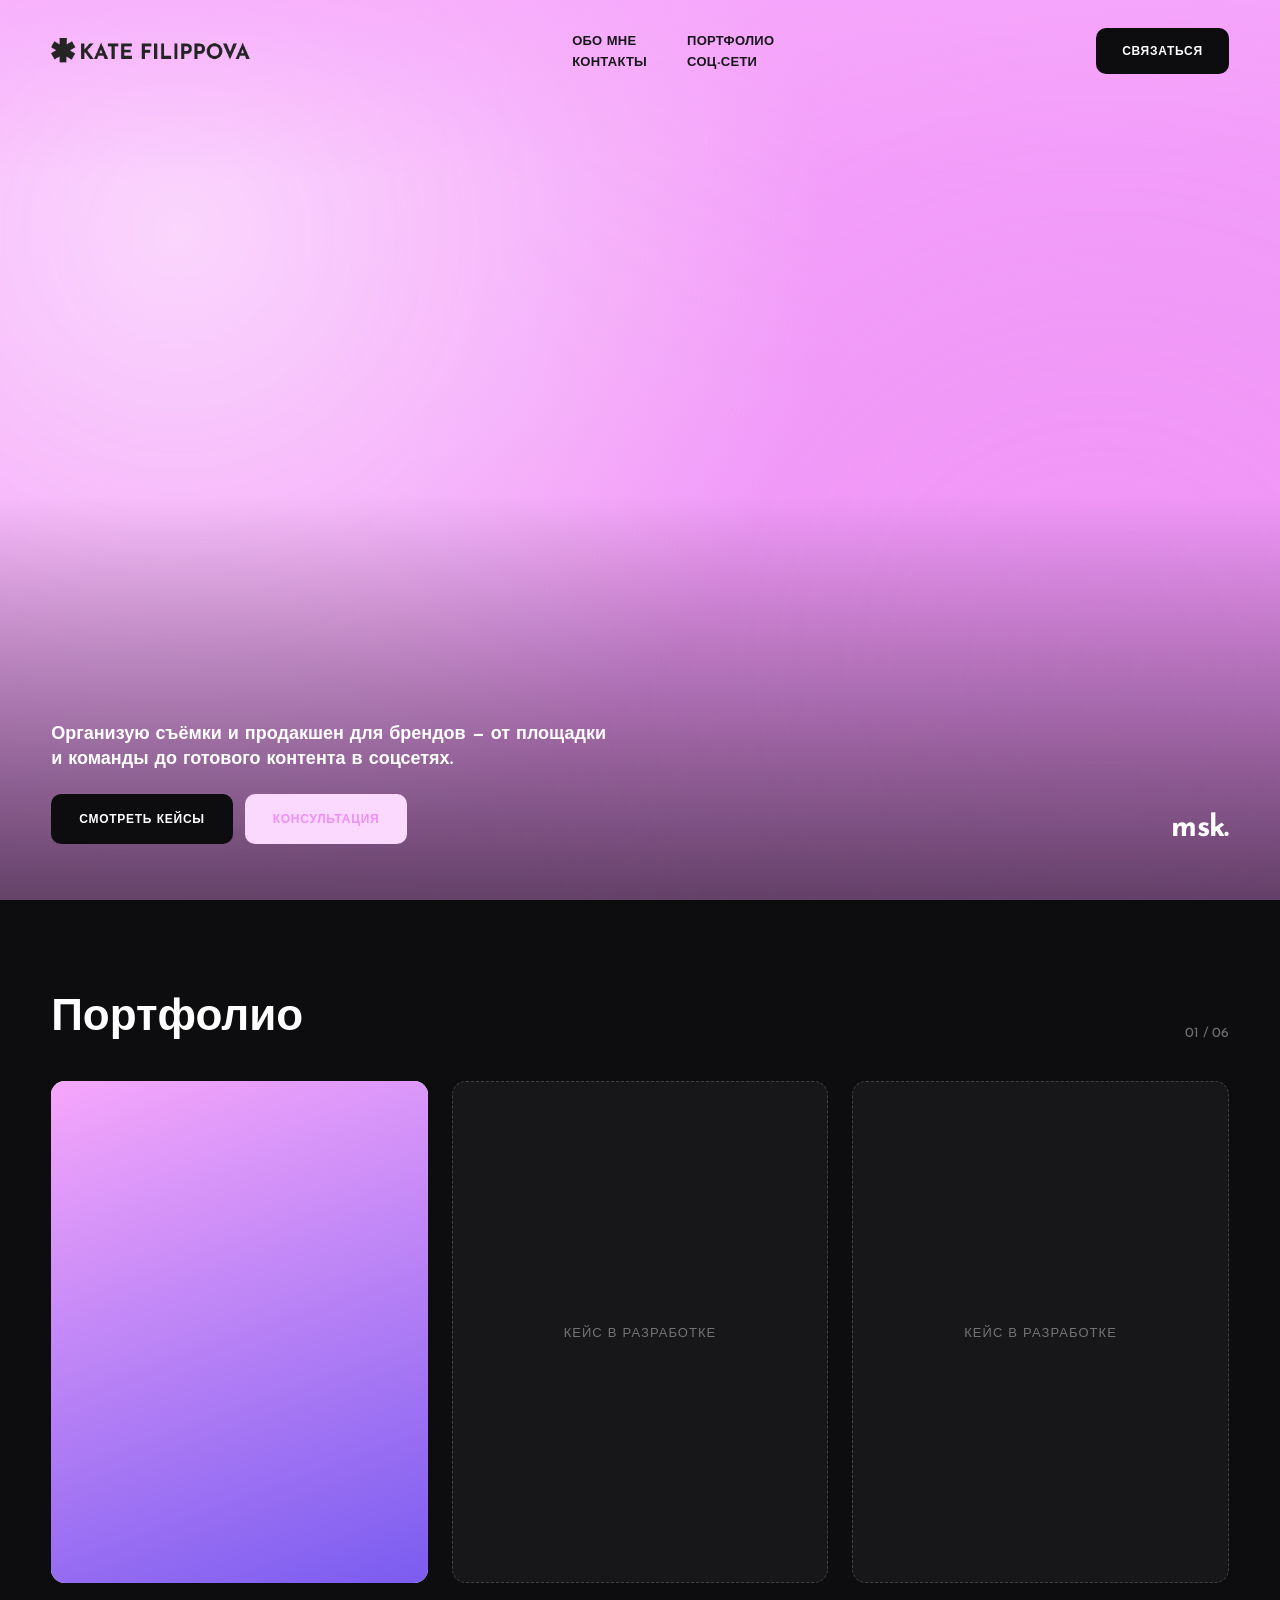
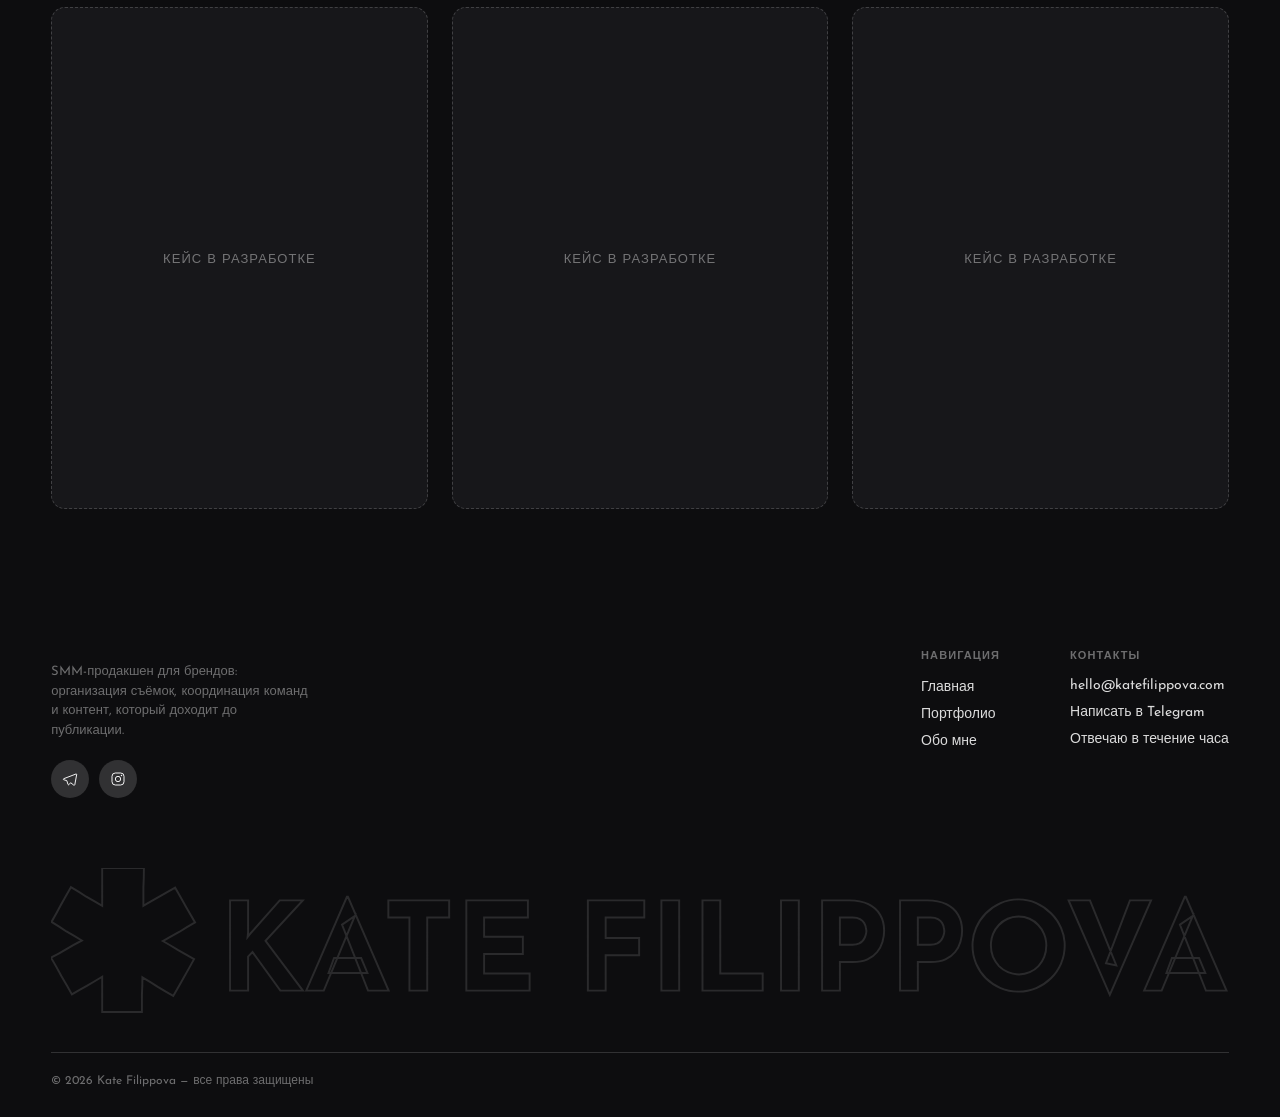
==== commit 21fe38ca: "Tune hero overlay for real video: soft-light pink wash + top/bottom scrim for text legibility" ====
--- a/index.html
+++ b/index.html
@@ -56,6 +56,8 @@
     <video autoplay muted loop playsinline>
       <source src="assets/hero-loop.mp4" type="video/mp4">
     </video>
+    <div class="hero__tint"></div>
+    <div class="hero__scrim"></div>
   </div>
 
   <div class="hero__content">
--- a/styles.css
+++ b/styles.css
@@ -2,7 +2,7 @@
    Kate Filippova — portfolio site
    ========================================================================== */
 
-@import url('https://fonts.googleapis.com/css2?family=Unbounded:wght@400;500;600;700;800;900&family=Manrope:wght@400;500;600;700&display=swap');
+@import url('https://fonts.googleapis.com/css2?family=Josefin+Sans:ital,wght@0,300;0,400;0,500;0,600;0,700;1,400;1,600&display=swap');
 
 :root{
   --pink: #F6A7FB;
@@ -16,8 +16,8 @@
   --white-40: rgba(255,255,255,0.4);
   --white-15: rgba(255,255,255,0.15);
 
-  --font-display: 'Unbounded', sans-serif;
-  --font-body: 'Manrope', sans-serif;
+  --font-display: 'Josefin Sans', sans-serif;
+  --font-body: 'Josefin Sans', sans-serif;
 
   --container: 1440px;
   --pad: clamp(20px, 4vw, 60px);
@@ -249,8 +249,24 @@
   width: 100%;
   height: 100%;
   object-fit: cover;
-  opacity: 0.55;
-  mix-blend-mode: multiply;
+}
+
+.hero__tint{
+  position: absolute;
+  inset: 0;
+  background: var(--pink);
+  opacity: 0.22;
+  mix-blend-mode: soft-light;
+}
+
+.hero__scrim{
+  position: absolute;
+  inset: 0;
+  background: linear-gradient(180deg,
+    rgba(246,167,251,0.6) 0%,
+    rgba(246,167,251,0) 20%,
+    rgba(13,13,15,0) 55%,
+    rgba(13,13,15,0.62) 100%);
 }
 
 /* Fallback ambient motion shown behind/instead of the video
@@ -278,6 +294,7 @@
   gap: 40px;
   padding: 0 var(--pad) 56px;
   flex-wrap: wrap;
+  color: var(--white);
 }
 
 .hero__copy{
@@ -327,7 +344,7 @@
   font-family: var(--font-display);
   font-size: 30px;
   font-weight: 800;
-  color: var(--black);
+  color: var(--white);
   letter-spacing: -0.02em;
 }
 
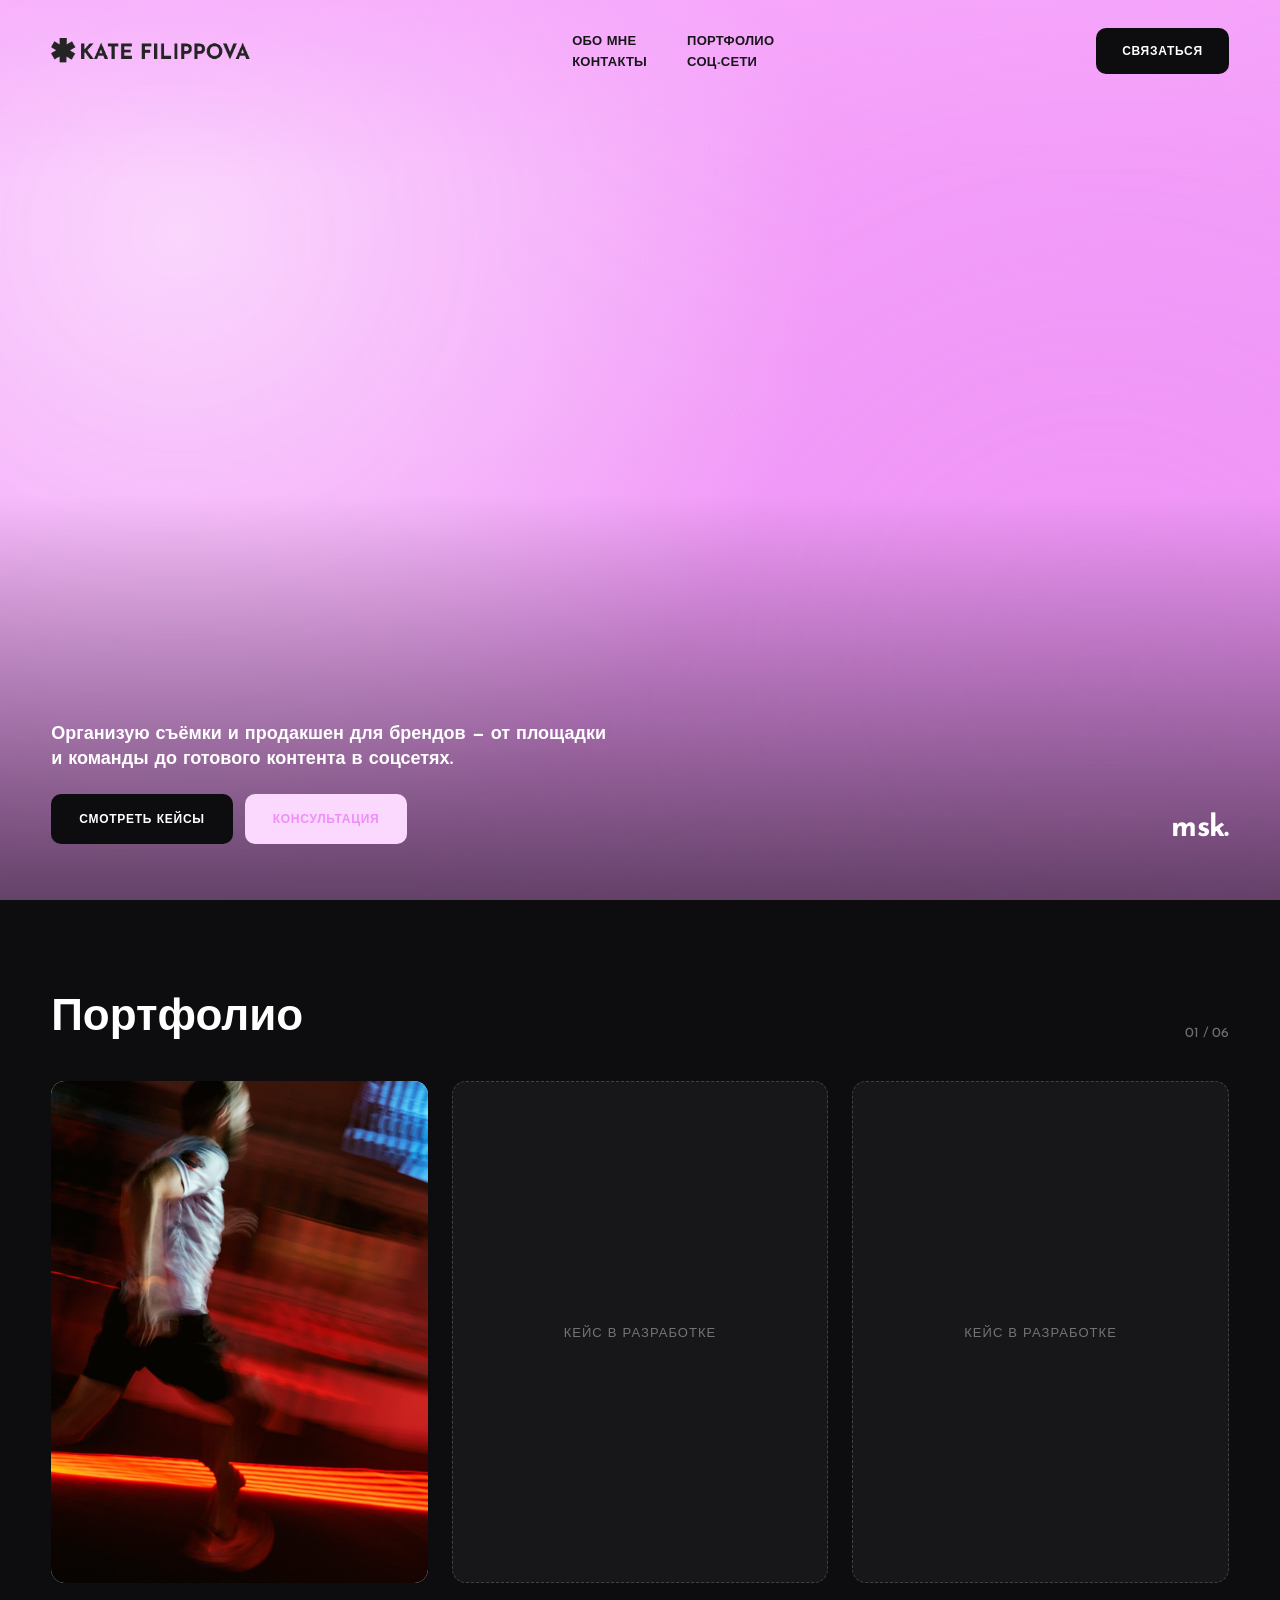
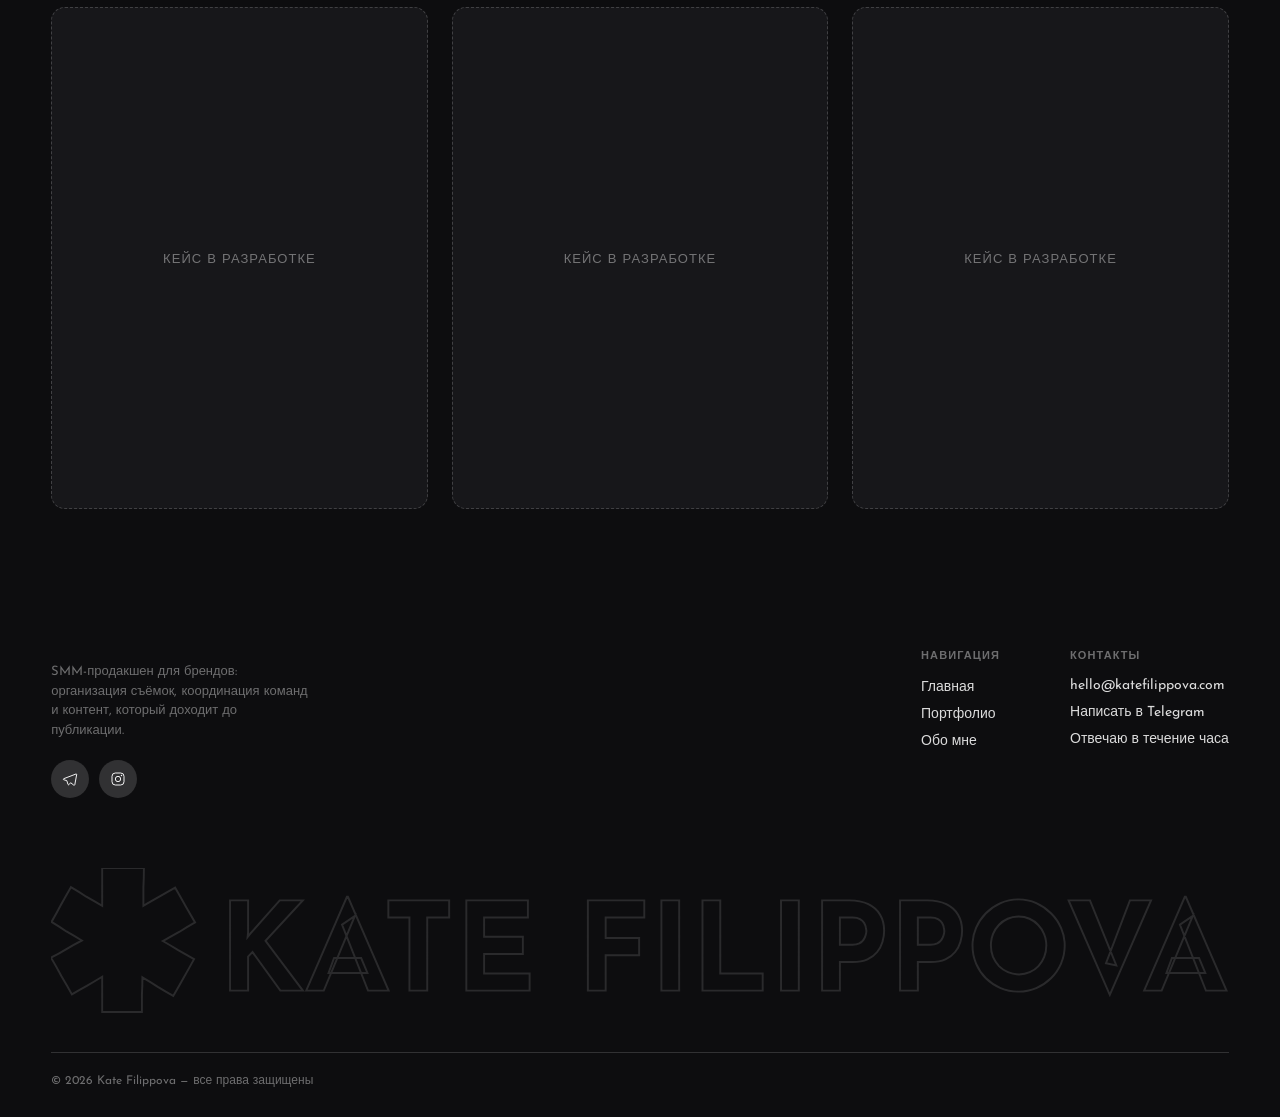
==== commit 451ab54e: "Add real cover photo for Running Religion case (card + case hero)" ====
--- a/index.html
+++ b/index.html
@@ -84,7 +84,7 @@
   <div class="cases__grid">
 
     <a href="cases/running-religion.html" class="case-card">
-      <div class="case-card__media" style="background-image: linear-gradient(160deg,#F6A7FB,#7A5CF0);"></div>
+      <div class="case-card__media" style="background-image: url('assets/cases/running-religion-cover.jpg');"></div>
       <div class="case-card__overlay"></div>
       <div class="case-card__label">
         <span class="tag">Продакшен · Событие</span>
--- a/styles.css
+++ b/styles.css
@@ -609,11 +609,32 @@
   position: relative;
   min-height: 70vh;
   background: linear-gradient(160deg,#F6A7FB,#7A5CF0);
+  background-size: cover;
+  background-position: center;
   display: flex;
   flex-direction: column;
   justify-content: flex-end;
   padding: 120px var(--pad) 60px;
-  color: var(--black);
+  color: var(--white);
+  overflow: hidden;
+}
+
+.case-hero::before{
+  content: '';
+  position: absolute;
+  inset: 0;
+  background: linear-gradient(180deg,
+    rgba(13,13,15,0.15) 0%,
+    rgba(13,13,15,0.1) 40%,
+    rgba(13,13,15,0.75) 100%);
+  z-index: 0;
+}
+
+.case-hero__tag,
+.case-hero h1,
+.case-hero__stats{
+  position: relative;
+  z-index: 1;
 }
 
 .back-link{
@@ -673,7 +694,7 @@
 
 .case-hero__stats span{
   font-size: 12px;
-  opacity: 0.65;
+  opacity: 0.8;
 }
 
 .case-body{
